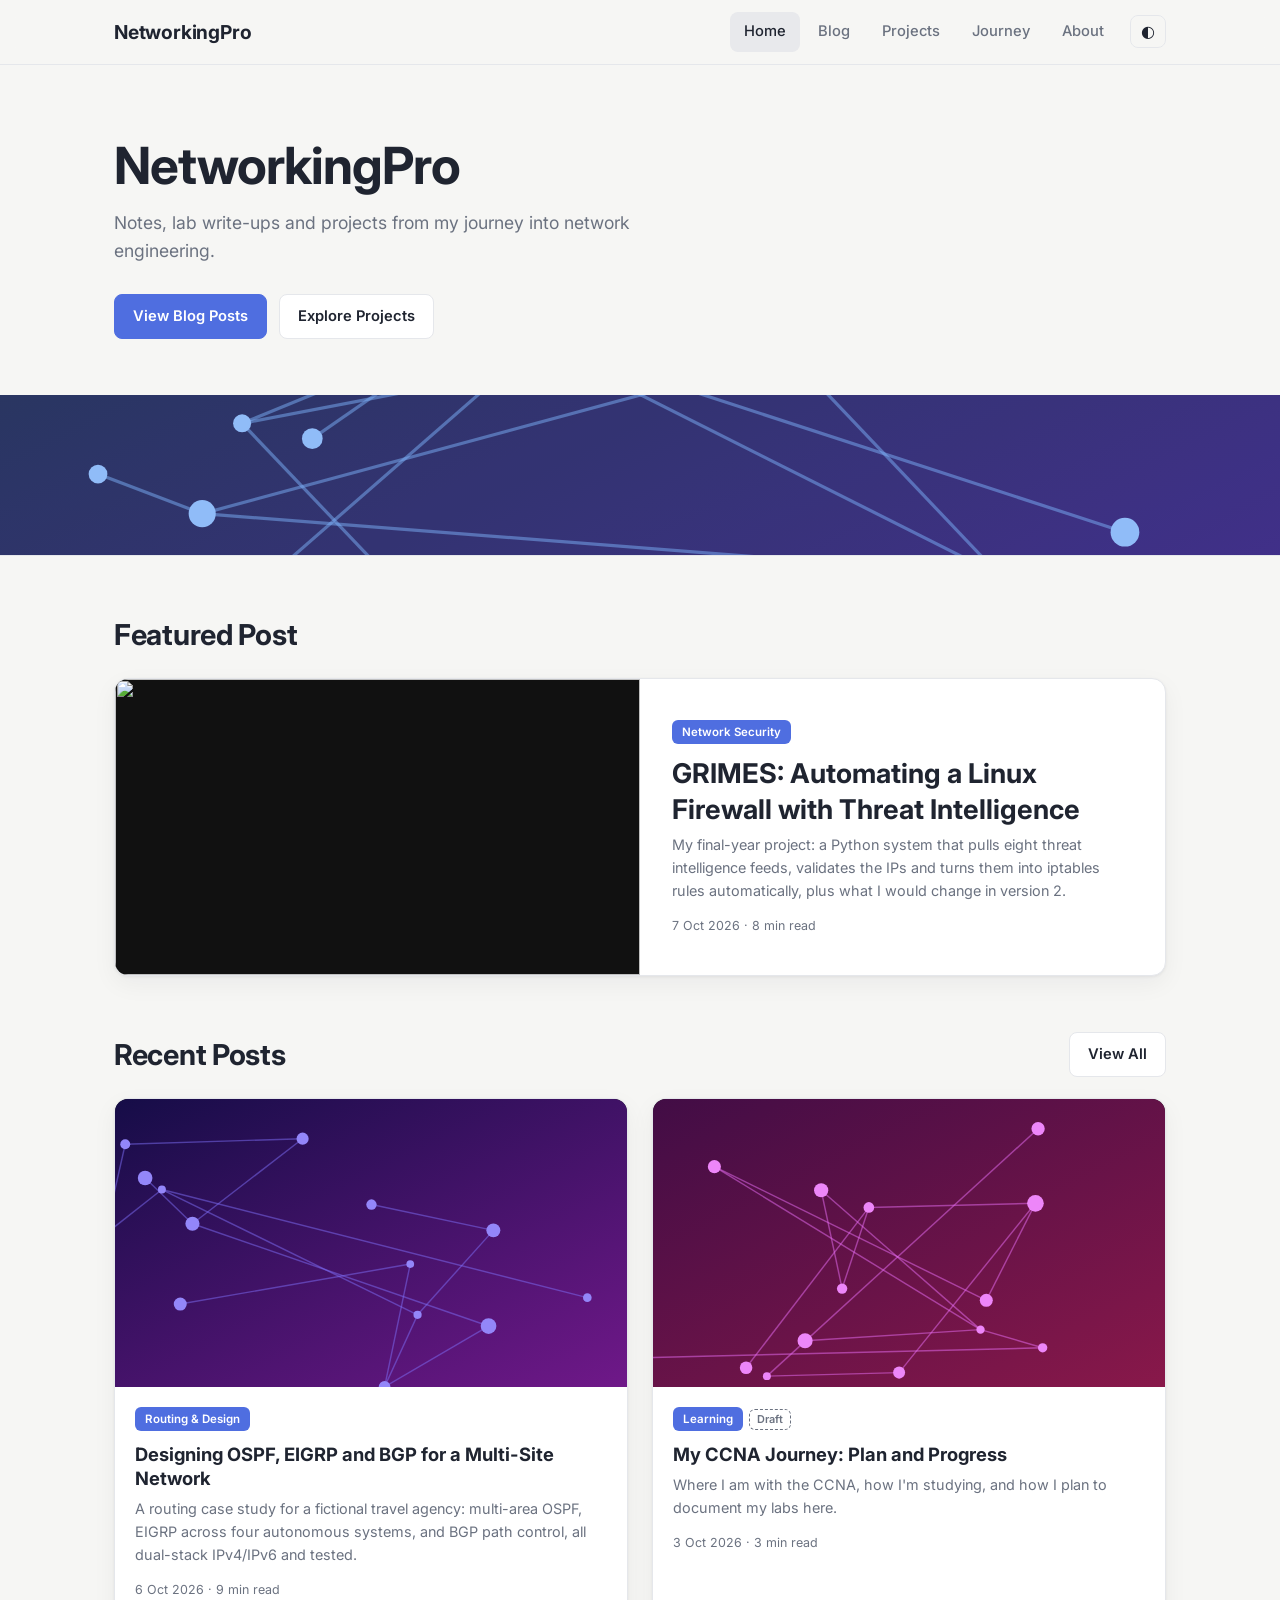
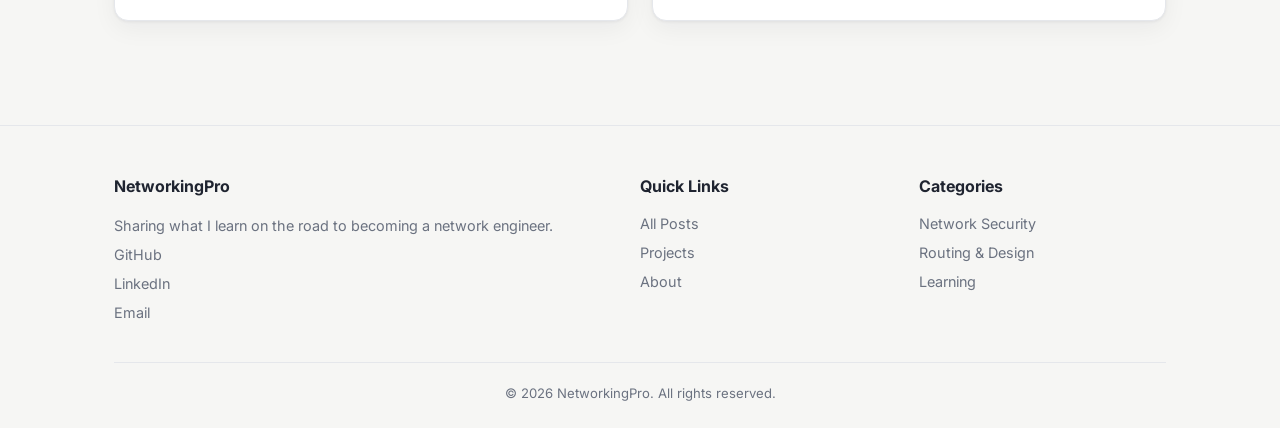
==== index.html @ 33924848 "Add files via upload" ====
<!doctype html>
<html lang="en">
<head>
<meta charset="utf-8">
<meta name="viewport" content="width=device-width,initial-scale=1">
<title>NetworkingPro</title>
<meta name="description" content="Networking notes, lab write-ups and projects.">
<link rel="preconnect" href="https://fonts.googleapis.com">
<link href="https://fonts.googleapis.com/css2?family=Inter:wght@400;500;600;700&display=swap" rel="stylesheet">
<link rel="stylesheet" href="style.css">
</head>
<body data-page="home">
<main id="app"></main>
<script src="data.js"></script>
<script src="app.js"></script>
</body>
</html>
---- style.css ----
:root{
  --bg:#f6f6f4;--surface:#ffffff;--text:#1f2430;--muted:#6b7280;--border:#e5e7eb;
  --chip:#e8e9ec;--accent:#4f6ee0;--accent-text:#ffffff;--shadow:0 1px 3px rgba(20,24,40,.06),0 8px 24px rgba(20,24,40,.05);
}
:root[data-theme="dark"]{
  --bg:#0f1218;--surface:#171b24;--text:#e8eaf0;--muted:#98a0b0;--border:#262c38;
  --chip:#232937;--accent:#6c8bff;--accent-text:#0f1218;--shadow:0 1px 3px rgba(0,0,0,.4);
}
*{box-sizing:border-box}
html{scroll-behavior:smooth}
body{margin:0;font-family:Inter,system-ui,-apple-system,"Segoe UI",Roboto,sans-serif;background:var(--bg);color:var(--text);line-height:1.6}
a{color:inherit;text-decoration:none}
img{max-width:100%;display:block}
.container{max-width:1100px;margin:0 auto;padding:0 24px}

/* header */
.site-header{position:sticky;top:0;z-index:20;background:color-mix(in srgb,var(--bg) 88%,transparent);backdrop-filter:blur(10px);border-bottom:1px solid var(--border)}
.nav{display:flex;align-items:center;justify-content:space-between;height:64px}
.brand{font-weight:700;font-size:1.2rem;letter-spacing:-.01em}
.links{display:flex;align-items:center;gap:4px}
.links a{padding:8px 14px;border-radius:8px;font-size:.92rem;color:var(--muted);font-weight:500}
.links a:hover{color:var(--text)}
.links a.active{background:var(--chip);color:var(--text)}
.theme-btn,.menu-btn{background:none;border:1px solid var(--border);color:var(--text);border-radius:8px;padding:6px 10px;cursor:pointer;font-size:1rem;margin-left:8px}
.menu-btn{display:none}

/* buttons / chips */
.btn{display:inline-flex;align-items:center;gap:8px;padding:10px 18px;border-radius:8px;font-weight:600;font-size:.92rem;border:1px solid var(--border);background:var(--surface);color:var(--text);cursor:pointer}
.btn.primary{background:var(--accent);color:var(--accent-text);border-color:var(--accent)}
.btn:hover{filter:brightness(.96)}
.badge{display:inline-block;background:var(--accent);color:var(--accent-text);font-size:.72rem;font-weight:600;padding:3px 10px;border-radius:6px}
.sample{display:inline-block;margin-left:6px;font-size:.68rem;font-weight:600;color:var(--muted);border:1px dashed var(--muted);padding:1px 7px;border-radius:6px}
.tag{display:inline-block;background:var(--chip);color:var(--muted);font-size:.74rem;font-weight:500;padding:3px 10px;border-radius:6px;margin:0 6px 6px 0}
.chips{display:flex;flex-wrap:wrap;gap:8px;margin:16px 0 28px}
.chip{border:0;background:var(--chip);color:var(--muted);font-size:.78rem;font-weight:600;padding:5px 12px;border-radius:6px;cursor:pointer}
.chip.active{background:var(--accent);color:var(--accent-text)}

/* hero */
.hero{margin:0 0 8px;border-bottom:1px solid var(--border)}
.hero-inner{padding:72px 24px 56px;text-align:left}
.hero h1{font-size:clamp(2rem,5vw,3.2rem);line-height:1.1;margin:0 0 16px;letter-spacing:-.02em}
.hero p{max-width:620px;color:var(--muted);font-size:1.1rem;margin:0 0 28px}
.hero-actions{display:flex;gap:12px;flex-wrap:wrap}
.hero-art{height:160px;background-size:cover;background-position:center;opacity:.9;border-radius:0}

/* sections */
section.block{padding:48px 0 8px}
.section-head{display:flex;justify-content:space-between;align-items:center;margin-bottom:20px}
h1.page-title{font-size:2.6rem;margin:48px 0 8px;letter-spacing:-.02em}
h2{font-size:1.8rem;margin:0;letter-spacing:-.01em}
.lead{color:var(--muted);max-width:700px;margin:0 0 24px}

/* cards */
.grid{display:grid;grid-template-columns:repeat(3,1fr);gap:24px;margin-bottom:56px}
.grid.two{grid-template-columns:repeat(2,1fr)}
.card{display:block;background:var(--surface);border:1px solid var(--border);border-radius:14px;overflow:hidden;box-shadow:var(--shadow);transition:transform .15s,box-shadow .15s}
a.card:hover{transform:translateY(-3px)}
.thumb{aspect-ratio:16/9;overflow:hidden;background:#111}
.thumb img{width:100%;height:100%;object-fit:cover}
.card-body{padding:18px 20px 20px}
.card-body h3{margin:12px 0 6px;font-size:1.15rem;line-height:1.3}
.card-body p{margin:0 0 14px;color:var(--muted);font-size:.9rem}
.meta{color:var(--muted);font-size:.78rem}
.card-title-row{display:flex;justify-content:space-between;align-items:center;gap:8px}
.card-title-row h3{margin:0 0 8px}
.ext{color:var(--muted);font-size:.9rem}
.status{font-size:.72rem;font-weight:600;color:var(--muted);margin-bottom:8px;display:block}
.featured{display:grid;grid-template-columns:1fr 1fr;align-items:center}
.featured .card-body{padding:32px}
.featured h3{font-size:1.7rem}
.empty{color:var(--muted);padding:40px 0}

/* search */
.search{width:100%;padding:12px 16px;border:1px solid var(--border);background:var(--surface);color:var(--text);border-radius:10px;font-size:.95rem}
.search:focus{outline:2px solid var(--accent);outline-offset:1px}

/* timeline */
.timeline{position:relative;margin:32px 0 64px;padding-left:28px;border-left:2px solid var(--border)}
.t-item{position:relative;padding:0 0 32px 12px}
.t-item::before{content:"";position:absolute;left:-37px;top:8px;width:12px;height:12px;border-radius:50%;background:var(--accent);box-shadow:0 0 0 4px var(--bg)}
.t-top{display:flex;gap:12px;align-items:center;margin-bottom:6px}
.t-type{background:var(--chip);color:var(--muted);font-size:.72rem;font-weight:600;padding:2px 9px;border-radius:6px}
.t-date{color:var(--muted);font-size:.82rem}
.t-item h3{margin:0 0 4px;font-size:1.2rem}
.t-item p{margin:0;color:var(--muted);max-width:620px}

/* about */
.about{display:grid;grid-template-columns:260px 1fr;gap:40px;align-items:start;margin:48px 0}
.avatar{aspect-ratio:1;border-radius:20px;background:linear-gradient(135deg,var(--accent),#243b8f);display:grid;place-items:center;color:#fff;font-size:4.5rem;font-weight:700;box-shadow:var(--shadow)}
.about h2{margin-bottom:12px}
.about p{color:var(--muted)}
.about-actions{display:flex;gap:10px;flex-wrap:wrap;margin-top:20px}
.panel{background:var(--surface);border:1px solid var(--border);border-radius:14px;padding:24px;box-shadow:var(--shadow)}
.panel h3{margin:0 0 14px}
.panel ul{margin:0;padding-left:18px;color:var(--muted)}
.panel li{margin-bottom:8px}

/* post */
.post{max-width:760px;margin:40px auto 72px}
.post h1{font-size:2.4rem;line-height:1.15;margin:16px 0 10px;letter-spacing:-.02em}
.post .meta{margin-bottom:28px}
.post .cover{border-radius:14px;overflow:hidden;margin-bottom:32px}
.post h2{font-size:1.4rem;margin:32px 0 10px}
.post p,.post li{color:var(--text);opacity:.88}
.post pre{background:#0f1218;color:#d7dcff;padding:16px;border-radius:10px;overflow:auto;font-size:.85rem}
.post code{font-family:ui-monospace,SFMono-Regular,Menlo,monospace}
.back{color:var(--muted);font-size:.9rem}
.post figure{margin:28px 0}
.post figure img{border-radius:10px;border:1px solid var(--border);margin:0 auto}
.post figcaption{color:var(--muted);font-size:.85rem;text-align:center;margin-top:8px}
.post table{width:100%;border-collapse:collapse;margin:20px 0;font-size:.92rem}
.post th,.post td{text-align:left;padding:10px 12px;border-bottom:1px solid var(--border)}
.post th{background:var(--chip)}
.post li{margin-bottom:6px}
.readmore{display:inline-block;margin-top:8px;color:var(--accent);font-weight:600;font-size:.88rem}
.readmore:hover{text-decoration:underline}

/* footer */
.site-footer{border-top:1px solid var(--border);margin-top:40px;padding:48px 0 24px}
.foot-grid{display:grid;grid-template-columns:2fr 1fr 1fr;gap:32px}
.foot-grid h4{margin:0 0 12px}
.foot-grid p,.foot-grid a{color:var(--muted);font-size:.9rem;display:block;margin-bottom:6px}
.foot-grid a:hover{color:var(--text)}
.copy{text-align:center;color:var(--muted);font-size:.82rem;margin-top:32px;padding-top:20px;border-top:1px solid var(--border)}

@media(max-width:860px){
  .grid,.grid.two{grid-template-columns:1fr 1fr}
  .featured,.about,.foot-grid{grid-template-columns:1fr}
}
@media(max-width:600px){
  .grid,.grid.two{grid-template-columns:1fr}
  .menu-btn{display:block}
  .links{display:none;position:absolute;top:64px;left:0;right:0;flex-direction:column;align-items:stretch;background:var(--bg);border-bottom:1px solid var(--border);padding:12px 24px}
  .links.open{display:flex}
  h1.page-title{font-size:2rem}
}
.post figure.tall img{max-width:min(420px,100%)}
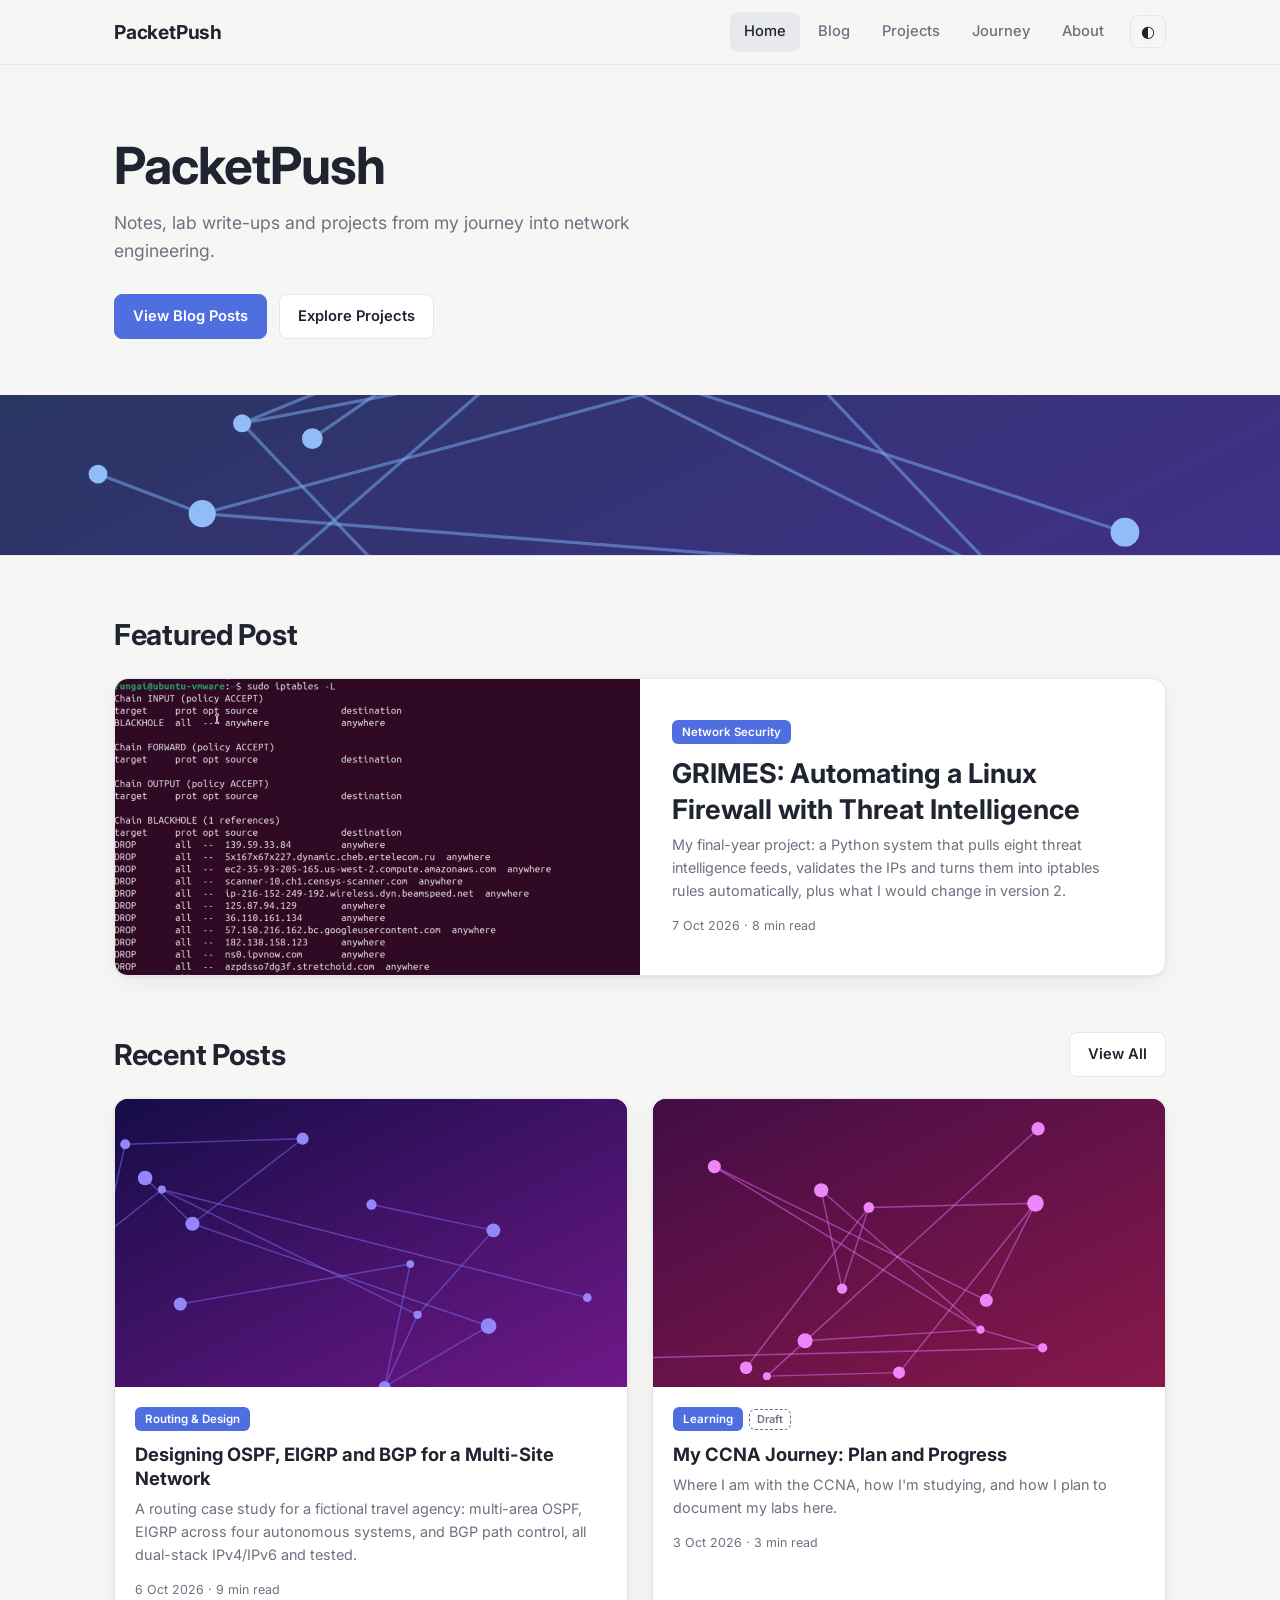
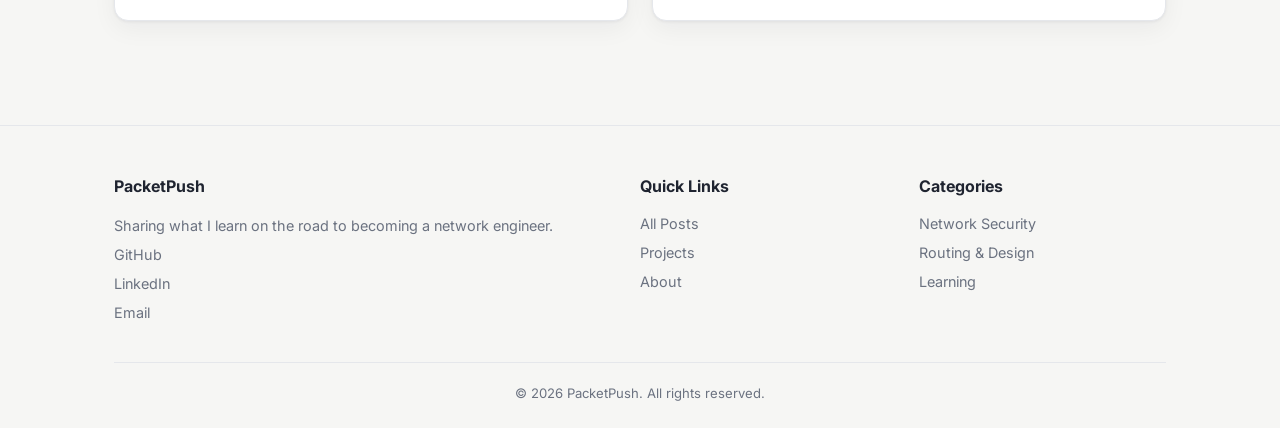
==== commit 96cf9712: "Rename site from NetworkingPro to PacketPush Co-Authored-By: Claude Opus 5.5 <noreply@anthropic.com>" ====
--- a/index.html
+++ b/index.html
@@ -3,7 +3,7 @@
 <head>
 <meta charset="utf-8">
 <meta name="viewport" content="width=device-width,initial-scale=1">
-<title>NetworkingPro</title>
+<title>PacketPush</title>
 <meta name="description" content="Networking notes, lab write-ups and projects.">
 <link rel="preconnect" href="https://fonts.googleapis.com">
 <link href="https://fonts.googleapis.com/css2?family=Inter:wght@400;500;600;700&display=swap" rel="stylesheet">
